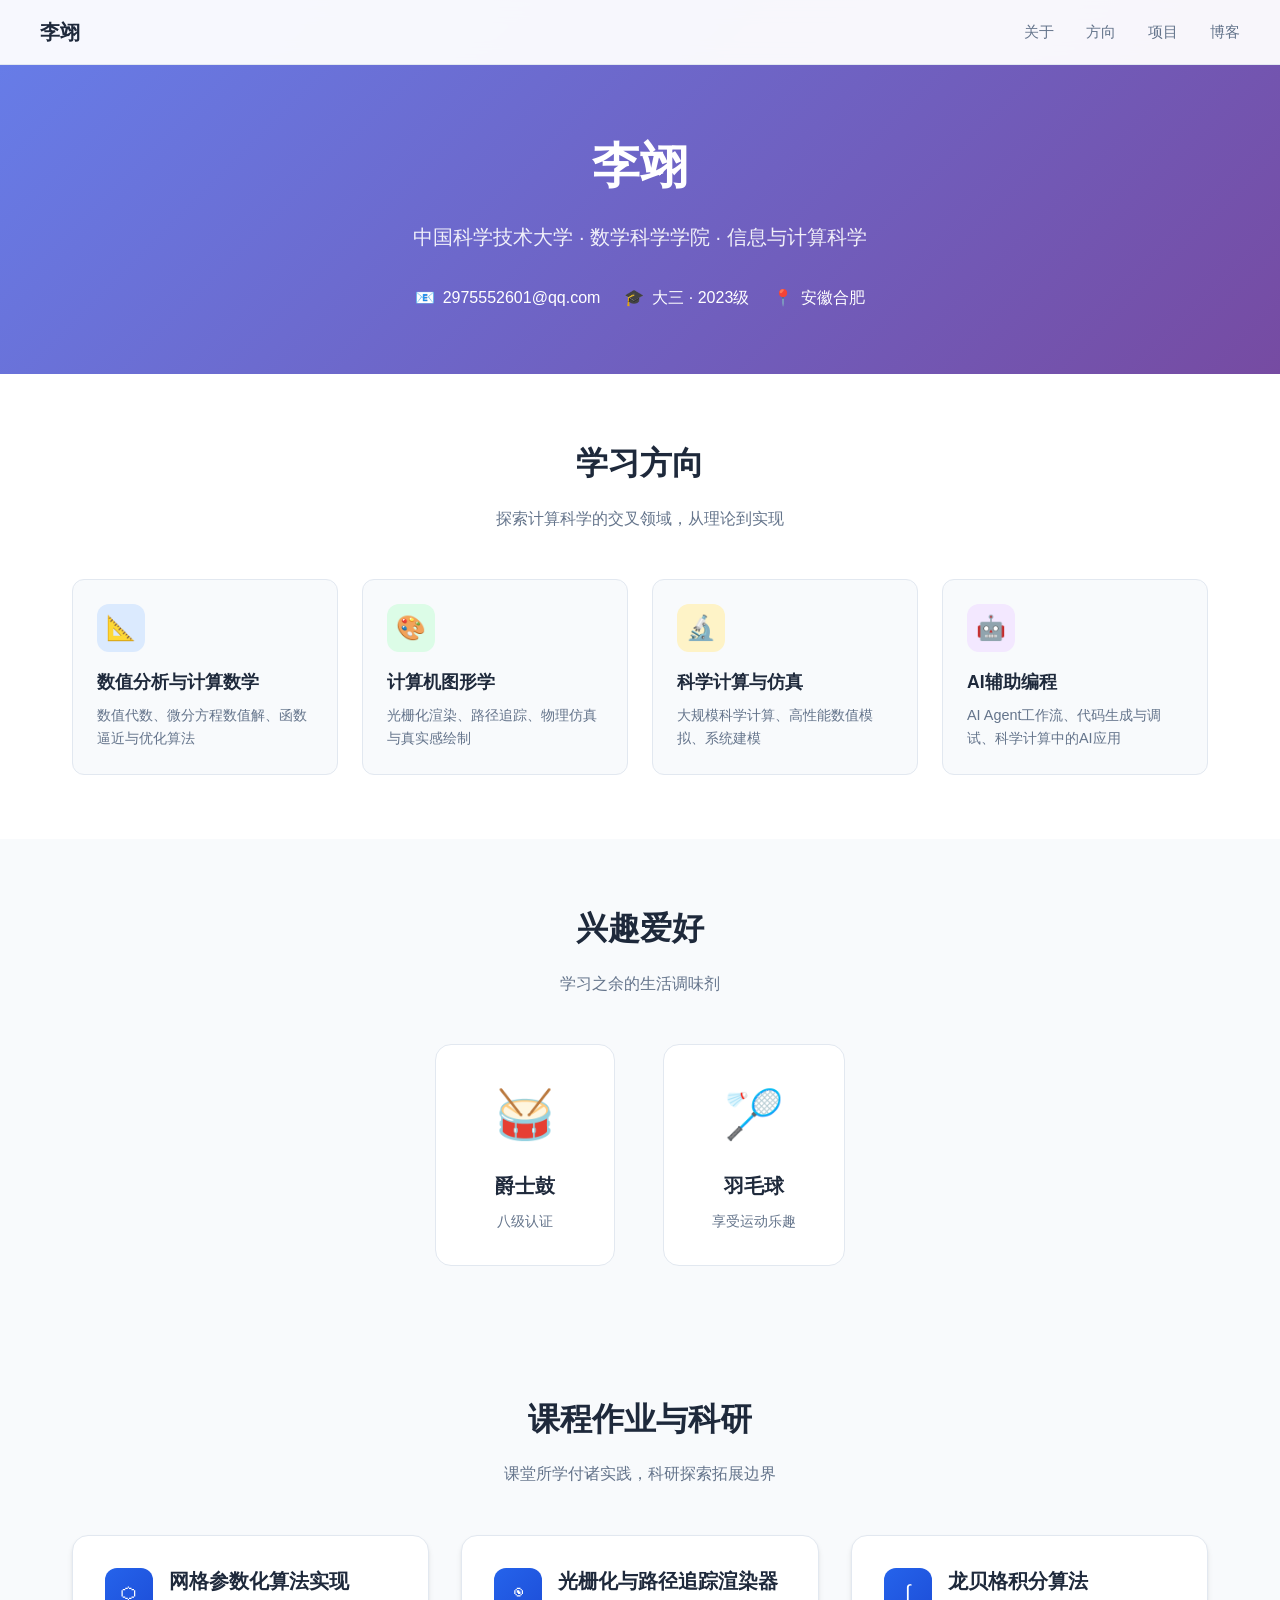
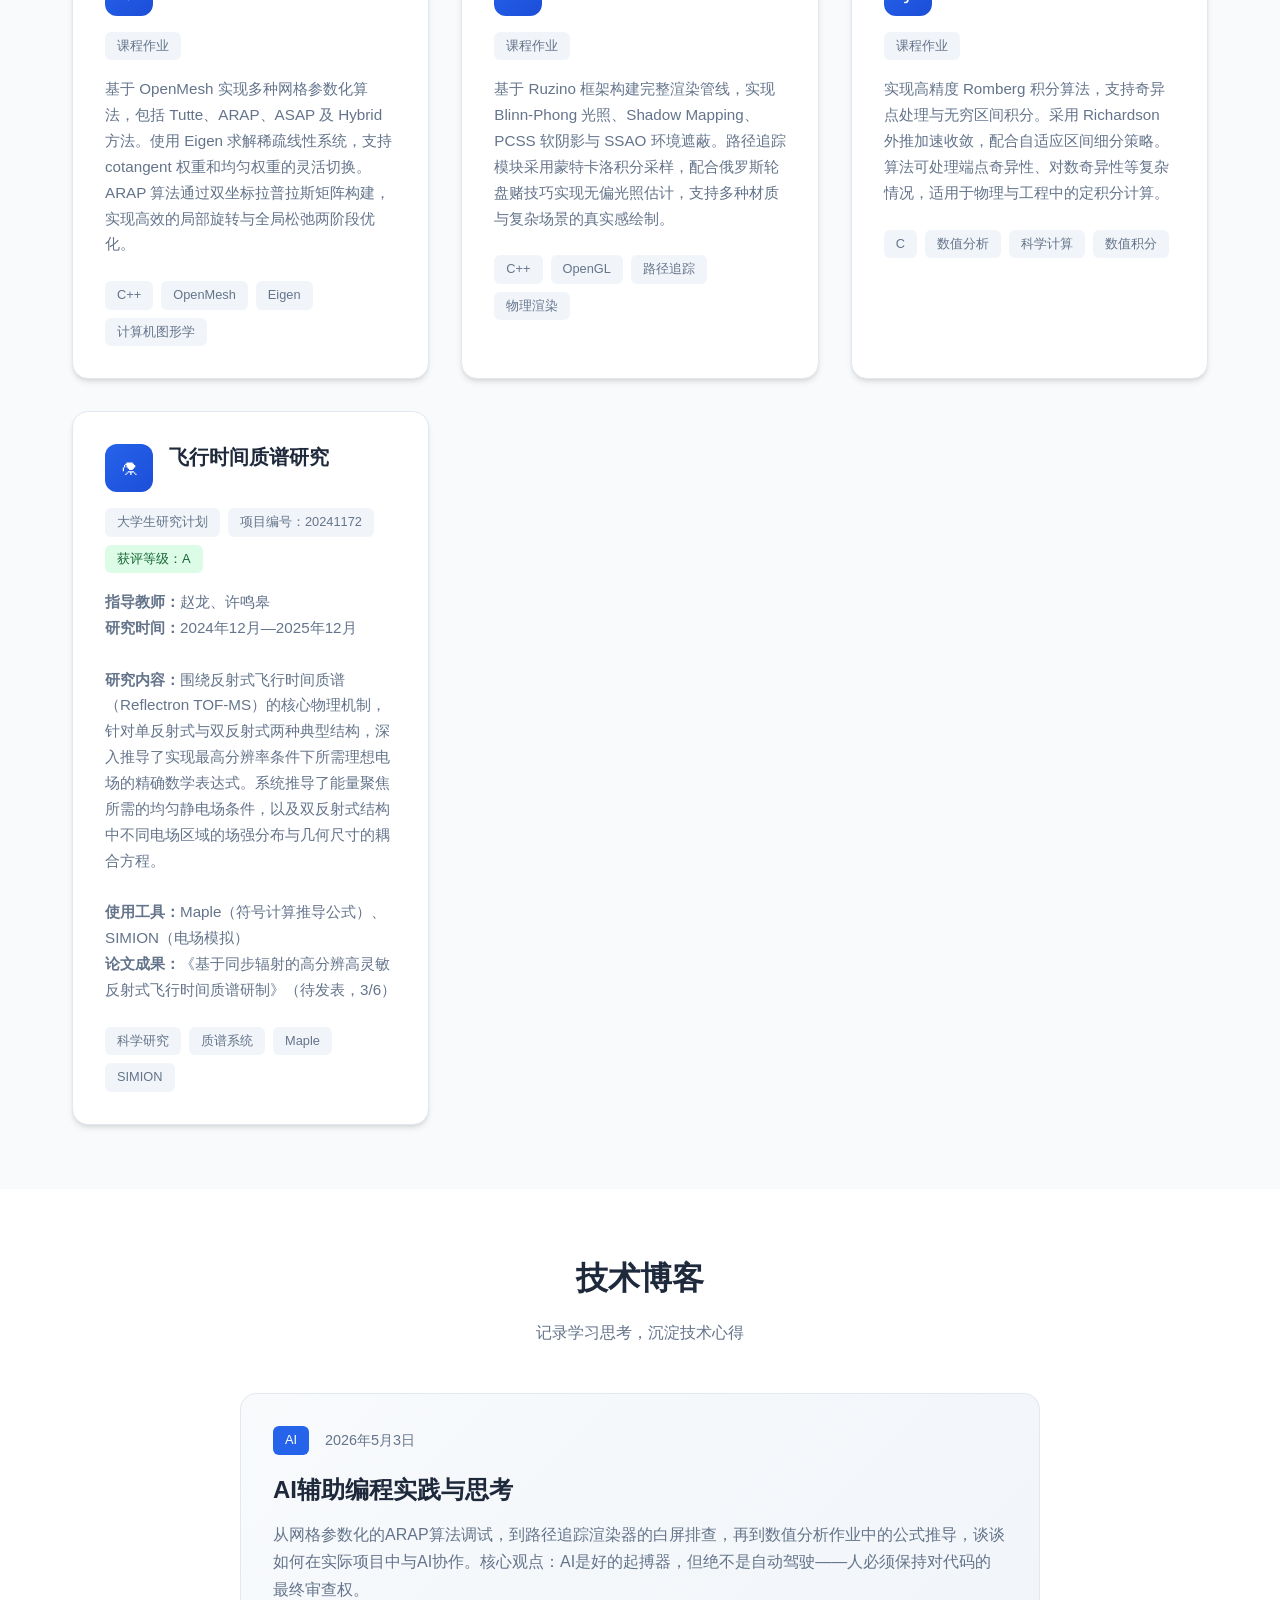
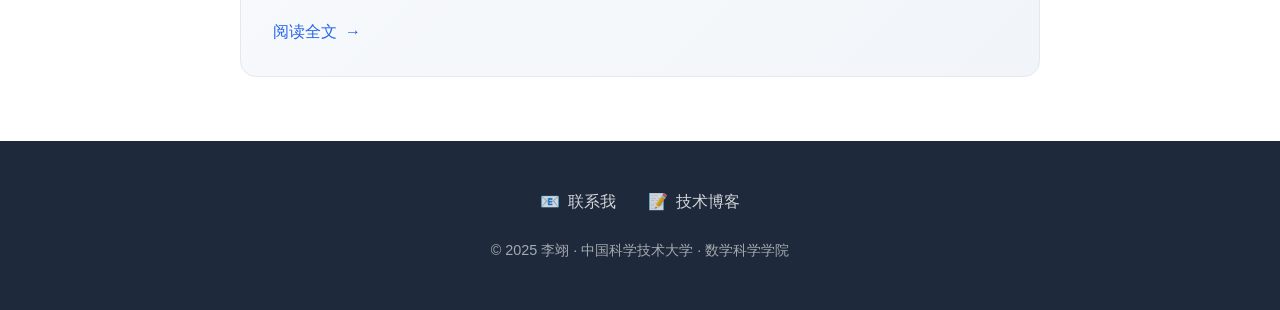
==== index.html @ eb53ad2a "init: personal homepage" ====
<!DOCTYPE html>
<html lang="zh-CN">
<head>
    <meta charset="UTF-8">
    <meta name="viewport" content="width=device-width, initial-scale=1.0">
    <title>李翊 - 个人主页 | 中国科学技术大学</title>
    <meta name="description" content="李翊的个人主页，中国科学技术大学数学科学学院学生，专注数值分析、计算机图形学与科学计算">
    <link rel="stylesheet" href="css/style.css">
</head>
<body>
    <!-- 导航栏 -->
    <nav class="navbar">
        <div class="navbar-content">
            <a href="#" class="nav-logo">李翊</a>
            <ul class="nav-links">
                <li><a href="#about">关于</a></li>
                <li><a href="#interests">方向</a></li>
                <li><a href="#projects">项目</a></li>
                <li><a href="#blog">博客</a></li>
            </ul>
        </div>
    </nav>

    <!-- Hero 区域 -->
    <section class="hero" id="about">
        <div class="hero-content">
            <h1>李翊</h1>
            <p class="hero-subtitle">中国科学技术大学 · 数学科学学院 · 信息与计算科学</p>
            <div class="hero-info">
                <div class="hero-info-item">
                    <span>📧</span>
                    <a href="mailto:2975552601@qq.com" style="color: white;">2975552601@qq.com</a>
                </div>
                <div class="hero-info-item">
                    <span>🎓</span>
                    <span>大三 · 2023级</span>
                </div>
                <div class="hero-info-item">
                    <span>📍</span>
                    <span>安徽合肥</span>
                </div>
            </div>
        </div>
    </section>

    <!-- 学习方向 -->
    <section class="interests" id="interests">
        <div class="container">
            <h2 class="section-title">学习方向</h2>
            <p class="section-subtitle">探索计算科学的交叉领域，从理论到实现</p>
            <div class="interests-grid">
                <div class="interest-card">
                    <div class="interest-icon">📐</div>
                    <h3>数值分析与计算数学</h3>
                    <p>数值代数、微分方程数值解、函数逼近与优化算法</p>
                </div>
                <div class="interest-card">
                    <div class="interest-icon">🎨</div>
                    <h3>计算机图形学</h3>
                    <p>光栅化渲染、路径追踪、物理仿真与真实感绘制</p>
                </div>
                <div class="interest-card">
                    <div class="interest-icon">🔬</div>
                    <h3>科学计算与仿真</h3>
                    <p>大规模科学计算、高性能数值模拟、系统建模</p>
                </div>
                <div class="interest-card">
                    <div class="interest-icon">🤖</div>
                    <h3>AI辅助编程</h3>
                    <p>AI Agent工作流、代码生成与调试、科学计算中的AI应用</p>
                </div>
            </div>
        </div>
    </section>

    <!-- 兴趣爱好 -->
    <section class="hobbies" id="hobbies">
        <div class="container">
            <h2 class="section-title">兴趣爱好</h2>
            <p class="section-subtitle">学习之余的生活调味剂</p>
            <div class="hobbies-grid">
                <div class="hobby-card">
                    <div class="hobby-icon">🥁</div>
                    <h3>爵士鼓</h3>
                    <p>八级认证</p>
                </div>
                <div class="hobby-card">
                    <div class="hobby-icon">🏸</div>
                    <h3>羽毛球</h3>
                    <p>享受运动乐趣</p>
                </div>
            </div>
        </div>
    </section>

    <!-- 项目展示 -->
    <section class="projects" id="projects">
        <div class="container">
            <h2 class="section-title">课程作业与科研</h2>
            <p class="section-subtitle">课堂所学付诸实践，科研探索拓展边界</p>
            <div class="projects-grid">
                <div class="project-card">
                    <div class="project-header">
                        <div class="project-icon">⬡</div>
                        <h3 class="project-title">网格参数化算法实现</h3>
                    </div>
                    <p class="project-meta">
                        <span class="meta-badge">课程作业</span>
                    </p>
                    <p class="project-description">
                        基于 OpenMesh 实现多种网格参数化算法，包括 Tutte、ARAP、ASAP 及 Hybrid 方法。使用 Eigen 求解稀疏线性系统，支持 cotangent 权重和均匀权重的灵活切换。ARAP 算法通过双坐标拉普拉斯矩阵构建，实现高效的局部旋转与全局松弛两阶段优化。
                    </p>
                    <div class="project-tags">
                        <span class="tag">C++</span>
                        <span class="tag">OpenMesh</span>
                        <span class="tag">Eigen</span>
                        <span class="tag">计算机图形学</span>
                    </div>
                </div>

                <div class="project-card">
                    <div class="project-header">
                        <div class="project-icon">◉</div>
                        <h3 class="project-title">光栅化与路径追踪渲染器</h3>
                    </div>
                    <p class="project-meta">
                        <span class="meta-badge">课程作业</span>
                    </p>
                    <p class="project-description">
                        基于 Ruzino 框架构建完整渲染管线，实现 Blinn-Phong 光照、Shadow Mapping、PCSS 软阴影与 SSAO 环境遮蔽。路径追踪模块采用蒙特卡洛积分采样，配合俄罗斯轮盘赌技巧实现无偏光照估计，支持多种材质与复杂场景的真实感绘制。
                    </p>
                    <div class="project-tags">
                        <span class="tag">C++</span>
                        <span class="tag">OpenGL</span>
                        <span class="tag">路径追踪</span>
                        <span class="tag">物理渲染</span>
                    </div>
                </div>

                <div class="project-card">
                    <div class="project-header">
                        <div class="project-icon">∫</div>
                        <h3 class="project-title">龙贝格积分算法</h3>
                    </div>
                    <p class="project-meta">
                        <span class="meta-badge">课程作业</span>
                    </p>
                    <p class="project-description">
                        实现高精度 Romberg 积分算法，支持奇异点处理与无穷区间积分。采用 Richardson 外推加速收敛，配合自适应区间细分策略。算法可处理端点奇异性、对数奇异性等复杂情况，适用于物理与工程中的定积分计算。
                    </p>
                    <div class="project-tags">
                        <span class="tag">C</span>
                        <span class="tag">数值分析</span>
                        <span class="tag">科学计算</span>
                        <span class="tag">数值积分</span>
                    </div>
                </div>

                <div class="project-card">
                    <div class="project-header">
                        <div class="project-icon">⚗</div>
                        <h3 class="project-title">飞行时间质谱研究</h3>
                    </div>
                    <p class="project-meta">
                        <span class="meta-badge">大学生研究计划</span>
                        <span class="meta-badge">项目编号：20241172</span>
                        <span class="meta-badge success">获评等级：A</span>
                    </p>
                    <p class="project-description">
                        <strong>指导教师：</strong>赵龙、许鸣皋<br>
                        <strong>研究时间：</strong>2024年12月—2025年12月<br><br>
                        <strong>研究内容：</strong>围绕反射式飞行时间质谱（Reflectron TOF-MS）的核心物理机制，针对单反射式与双反射式两种典型结构，深入推导了实现最高分辨率条件下所需理想电场的精确数学表达式。系统推导了能量聚焦所需的均匀静电场条件，以及双反射式结构中不同电场区域的场强分布与几何尺寸的耦合方程。<br><br>
                        <strong>使用工具：</strong>Maple（符号计算推导公式）、SIMION（电场模拟）<br>
                        <strong>论文成果：</strong>《基于同步辐射的高分辨高灵敏反射式飞行时间质谱研制》（待发表，3/6）
                    </p>
                    <div class="project-tags">
                        <span class="tag">科学研究</span>
                        <span class="tag">质谱系统</span>
                        <span class="tag">Maple</span>
                        <span class="tag">SIMION</span>
                    </div>
                </div>
            </div>
        </div>
    </section>

    <!-- 博客入口 -->
    <section class="blog-section" id="blog">
        <div class="container">
            <h2 class="section-title">技术博客</h2>
            <p class="section-subtitle">记录学习思考，沉淀技术心得</p>
            <div class="blog-preview">
                <a href="blog/ai-assisted-programming.html" class="blog-card">
                    <div class="blog-card-header">
                        <span class="blog-badge">AI</span>
                        <span class="blog-date">2026年5月3日</span>
                    </div>
                    <h3>AI辅助编程实践与思考</h3>
                    <p>
                        从网格参数化的ARAP算法调试，到路径追踪渲染器的白屏排查，再到数值分析作业中的公式推导，谈谈如何在实际项目中与AI协作。核心观点：AI是好的起搏器，但绝不是自动驾驶——人必须保持对代码的最终审查权。
                    </p>
                    <div class="blog-card-footer">
                        <span>阅读全文</span>
                        <span>→</span>
                    </div>
                </a>
            </div>
        </div>
    </section>

    <!-- 页脚 -->
    <footer class="footer">
        <div class="footer-content">
            <div class="footer-links">
                <a href="mailto:2975552601@qq.com">
                    <span>📧</span>
                    <span>联系我</span>
                </a>
                <a href="blog/ai-assisted-programming.html">
                    <span>📝</span>
                    <span>技术博客</span>
                </a>
            </div>
            <p class="footer-copyright">
                © 2025 李翊 · 中国科学技术大学 · 数学科学学院
            </p>
        </div>
    </footer>

    <script src="js/main.js"></script>
</body>
</html>
---- css/style.css ----
/* ==================== 全局样式 ==================== */
:root {
    --primary-color: #2563eb;
    --primary-dark: #1d4ed8;
    --secondary-color: #64748b;
    --accent-color: #10b981;
    --bg-color: #f8fafc;
    --card-bg: #ffffff;
    --text-primary: #1e293b;
    --text-secondary: #64748b;
    --border-color: #e2e8f0;
    --code-bg: #f1f5f9;
    --shadow: 0 4px 6px -1px rgba(0, 0, 0, 0.1), 0 2px 4px -2px rgba(0, 0, 0, 0.1);
    --shadow-lg: 0 10px 15px -3px rgba(0, 0, 0, 0.1), 0 4px 6px -4px rgba(0, 0, 0, 0.1);
}

* {
    margin: 0;
    padding: 0;
    box-sizing: border-box;
}

html {
    scroll-behavior: smooth;
}

body {
    font-family: -apple-system, BlinkMacSystemFont, 'Segoe UI', Roboto, 'Helvetica Neue', Arial, sans-serif;
    line-height: 1.6;
    color: var(--text-primary);
    background-color: var(--bg-color);
}

a {
    color: var(--primary-color);
    text-decoration: none;
    transition: color 0.2s ease;
}

a:hover {
    color: var(--primary-dark);
}

/* ==================== 导航栏 ==================== */
.navbar {
    position: fixed;
    top: 0;
    left: 0;
    right: 0;
    background: rgba(255, 255, 255, 0.95);
    backdrop-filter: blur(10px);
    border-bottom: 1px solid var(--border-color);
    z-index: 1000;
    padding: 1rem 2rem;
}

.navbar-content {
    max-width: 1200px;
    margin: 0 auto;
    display: flex;
    justify-content: space-between;
    align-items: center;
}

.nav-logo {
    font-size: 1.25rem;
    font-weight: 700;
    color: var(--text-primary);
}

.nav-links {
    display: flex;
    gap: 2rem;
    list-style: none;
}

.nav-links a {
    color: var(--text-secondary);
    font-weight: 500;
    font-size: 0.95rem;
}

.nav-links a:hover {
    color: var(--primary-color);
}

/* ==================== Hero 区域 ==================== */
.hero {
    padding: 8rem 2rem 4rem;
    background: linear-gradient(135deg, #667eea 0%, #764ba2 100%);
    color: white;
    text-align: center;
}

.hero-content {
    max-width: 800px;
    margin: 0 auto;
}

.hero h1 {
    font-size: 3rem;
    font-weight: 700;
    margin-bottom: 1rem;
}

.hero-subtitle {
    font-size: 1.25rem;
    opacity: 0.9;
    margin-bottom: 2rem;
}

.hero-info {
    display: flex;
    flex-wrap: wrap;
    justify-content: center;
    gap: 1.5rem;
    font-size: 1rem;
}

.hero-info-item {
    display: flex;
    align-items: center;
    gap: 0.5rem;
}

.hero-info-item svg {
    width: 20px;
    height: 20px;
    opacity: 0.9;
}

/* ==================== 通用容器 ==================== */
.container {
    max-width: 1200px;
    margin: 0 auto;
    padding: 4rem 2rem;
}

.section-title {
    font-size: 2rem;
    font-weight: 700;
    text-align: center;
    margin-bottom: 1rem;
    color: var(--text-primary);
}

.section-subtitle {
    text-align: center;
    color: var(--text-secondary);
    margin-bottom: 3rem;
    max-width: 600px;
    margin-left: auto;
    margin-right: auto;
}

/* ==================== 学习方向 ==================== */
.interests {
    background: white;
}

.interests-grid {
    display: grid;
    grid-template-columns: repeat(auto-fit, minmax(250px, 1fr));
    gap: 1.5rem;
}

.interest-card {
    padding: 1.5rem;
    border-radius: 12px;
    background: var(--bg-color);
    border: 1px solid var(--border-color);
    transition: transform 0.2s ease, box-shadow 0.2s ease;
}

.interest-card:hover {
    transform: translateY(-4px);
    box-shadow: var(--shadow-lg);
}

.interest-icon {
    width: 48px;
    height: 48px;
    border-radius: 12px;
    display: flex;
    align-items: center;
    justify-content: center;
    margin-bottom: 1rem;
    font-size: 1.5rem;
}

.interest-card:nth-child(1) .interest-icon { background: #dbeafe; }
.interest-card:nth-child(2) .interest-icon { background: #dcfce7; }
.interest-card:nth-child(3) .interest-icon { background: #fef3c7; }
.interest-card:nth-child(4) .interest-icon { background: #f3e8ff; }

.interest-card h3 {
    font-size: 1.1rem;
    margin-bottom: 0.5rem;
    color: var(--text-primary);
}

.interest-card p {
    font-size: 0.9rem;
    color: var(--text-secondary);
}

/* ==================== 项目展示 ==================== */
.projects {
    background: var(--bg-color);
}

.projects-grid {
    display: grid;
    grid-template-columns: repeat(auto-fit, minmax(350px, 1fr));
    gap: 2rem;
}

.project-card {
    background: var(--card-bg);
    border-radius: 16px;
    padding: 2rem;
    box-shadow: var(--shadow);
    transition: transform 0.2s ease, box-shadow 0.2s ease;
    border: 1px solid var(--border-color);
}

.project-card:hover {
    transform: translateY(-6px);
    box-shadow: var(--shadow-lg);
}

.project-header {
    display: flex;
    align-items: flex-start;
    gap: 1rem;
    margin-bottom: 1rem;
}

.project-icon {
    width: 48px;
    height: 48px;
    border-radius: 12px;
    background: linear-gradient(135deg, var(--primary-color), var(--primary-dark));
    display: flex;
    align-items: center;
    justify-content: center;
    color: white;
    font-size: 1.25rem;
    flex-shrink: 0;
}

.project-title {
    font-size: 1.25rem;
    font-weight: 600;
    color: var(--text-primary);
    line-height: 1.3;
}

.project-description {
    color: var(--text-secondary);
    font-size: 0.95rem;
    margin-bottom: 1.5rem;
    line-height: 1.7;
}

.project-tags {
    display: flex;
    flex-wrap: wrap;
    gap: 0.5rem;
}

.tag {
    padding: 0.25rem 0.75rem;
    background: var(--code-bg);
    border-radius: 6px;
    font-size: 0.8rem;
    color: var(--text-secondary);
}

/* ==================== 博客入口 ==================== */
.blog-section {
    background: white;
}

.blog-preview {
    max-width: 800px;
    margin: 0 auto;
}

.blog-card {
    display: block;
    padding: 2rem;
    border-radius: 16px;
    background: linear-gradient(135deg, #f8fafc 0%, #f1f5f9 100%);
    border: 1px solid var(--border-color);
    transition: transform 0.2s ease, box-shadow 0.2s ease;
    text-decoration: none;
}

.blog-card:hover {
    transform: translateY(-4px);
    box-shadow: var(--shadow-lg);
}

.blog-card-header {
    display: flex;
    align-items: center;
    gap: 1rem;
    margin-bottom: 1rem;
}

.blog-badge {
    padding: 0.25rem 0.75rem;
    background: var(--primary-color);
    color: white;
    border-radius: 6px;
    font-size: 0.8rem;
    font-weight: 500;
}

.blog-date {
    color: var(--text-secondary);
    font-size: 0.9rem;
}

.blog-card h3 {
    font-size: 1.5rem;
    color: var(--text-primary);
    margin-bottom: 0.75rem;
}

.blog-card p {
    color: var(--text-secondary);
    line-height: 1.7;
    margin-bottom: 1rem;
}

.blog-card-footer {
    display: flex;
    align-items: center;
    gap: 0.5rem;
    color: var(--primary-color);
    font-weight: 500;
}

/* ==================== 兴趣爱好 ==================== */
.hobbies {
    background: var(--bg-color);
}

.hobbies-grid {
    display: flex;
    justify-content: center;
    gap: 3rem;
    flex-wrap: wrap;
}

.hobby-card {
    display: flex;
    flex-direction: column;
    align-items: center;
    padding: 2rem 3rem;
    border-radius: 16px;
    background: white;
    border: 1px solid var(--border-color);
    transition: transform 0.2s ease, box-shadow 0.2s ease;
    min-width: 180px;
}

.hobby-card:hover {
    transform: translateY(-4px);
    box-shadow: var(--shadow-lg);
}

.hobby-icon {
    font-size: 3rem;
    margin-bottom: 1rem;
}

.hobby-card h3 {
    font-size: 1.25rem;
    color: var(--text-primary);
    margin-bottom: 0.5rem;
}

.hobby-card p {
    color: var(--text-secondary);
    font-size: 0.9rem;
}

/* ==================== 项目元信息 ==================== */
.project-meta {
    display: flex;
    flex-wrap: wrap;
    gap: 0.5rem;
    margin-bottom: 1rem;
}

.meta-badge {
    padding: 0.25rem 0.75rem;
    background: var(--code-bg);
    color: var(--text-secondary);
    border-radius: 6px;
    font-size: 0.8rem;
    font-weight: 500;
}

.meta-badge.success {
    background: #dcfce7;
    color: #166534;
}

/* ==================== 页脚 ==================== */
.footer {
    background: var(--text-primary);
    color: white;
    padding: 3rem 2rem;
    text-align: center;
}

.footer-content {
    max-width: 600px;
    margin: 0 auto;
}

.footer-links {
    display: flex;
    justify-content: center;
    gap: 2rem;
    margin-bottom: 1.5rem;
}

.footer-links a {
    color: rgba(255, 255, 255, 0.8);
    display: flex;
    align-items: center;
    gap: 0.5rem;
}

.footer-links a:hover {
    color: white;
}

.footer-copyright {
    color: rgba(255, 255, 255, 0.6);
    font-size: 0.9rem;
}

/* ==================== 响应式设计 ==================== */
@media (max-width: 768px) {
    .navbar-content {
        flex-direction: column;
        gap: 1rem;
    }
    
    .nav-links {
        gap: 1.5rem;
    }
    
    .hero {
        padding: 6rem 1.5rem 3rem;
    }
    
    .hero h1 {
        font-size: 2rem;
    }
    
    .hero-subtitle {
        font-size: 1rem;
    }
    
    .hero-info {
        flex-direction: column;
        gap: 0.75rem;
    }
    
    .container {
        padding: 3rem 1.5rem;
    }
    
    .section-title {
        font-size: 1.5rem;
    }
    
    .projects-grid {
        grid-template-columns: 1fr;
    }
    
    .interests-grid {
        grid-template-columns: 1fr;
    }
}
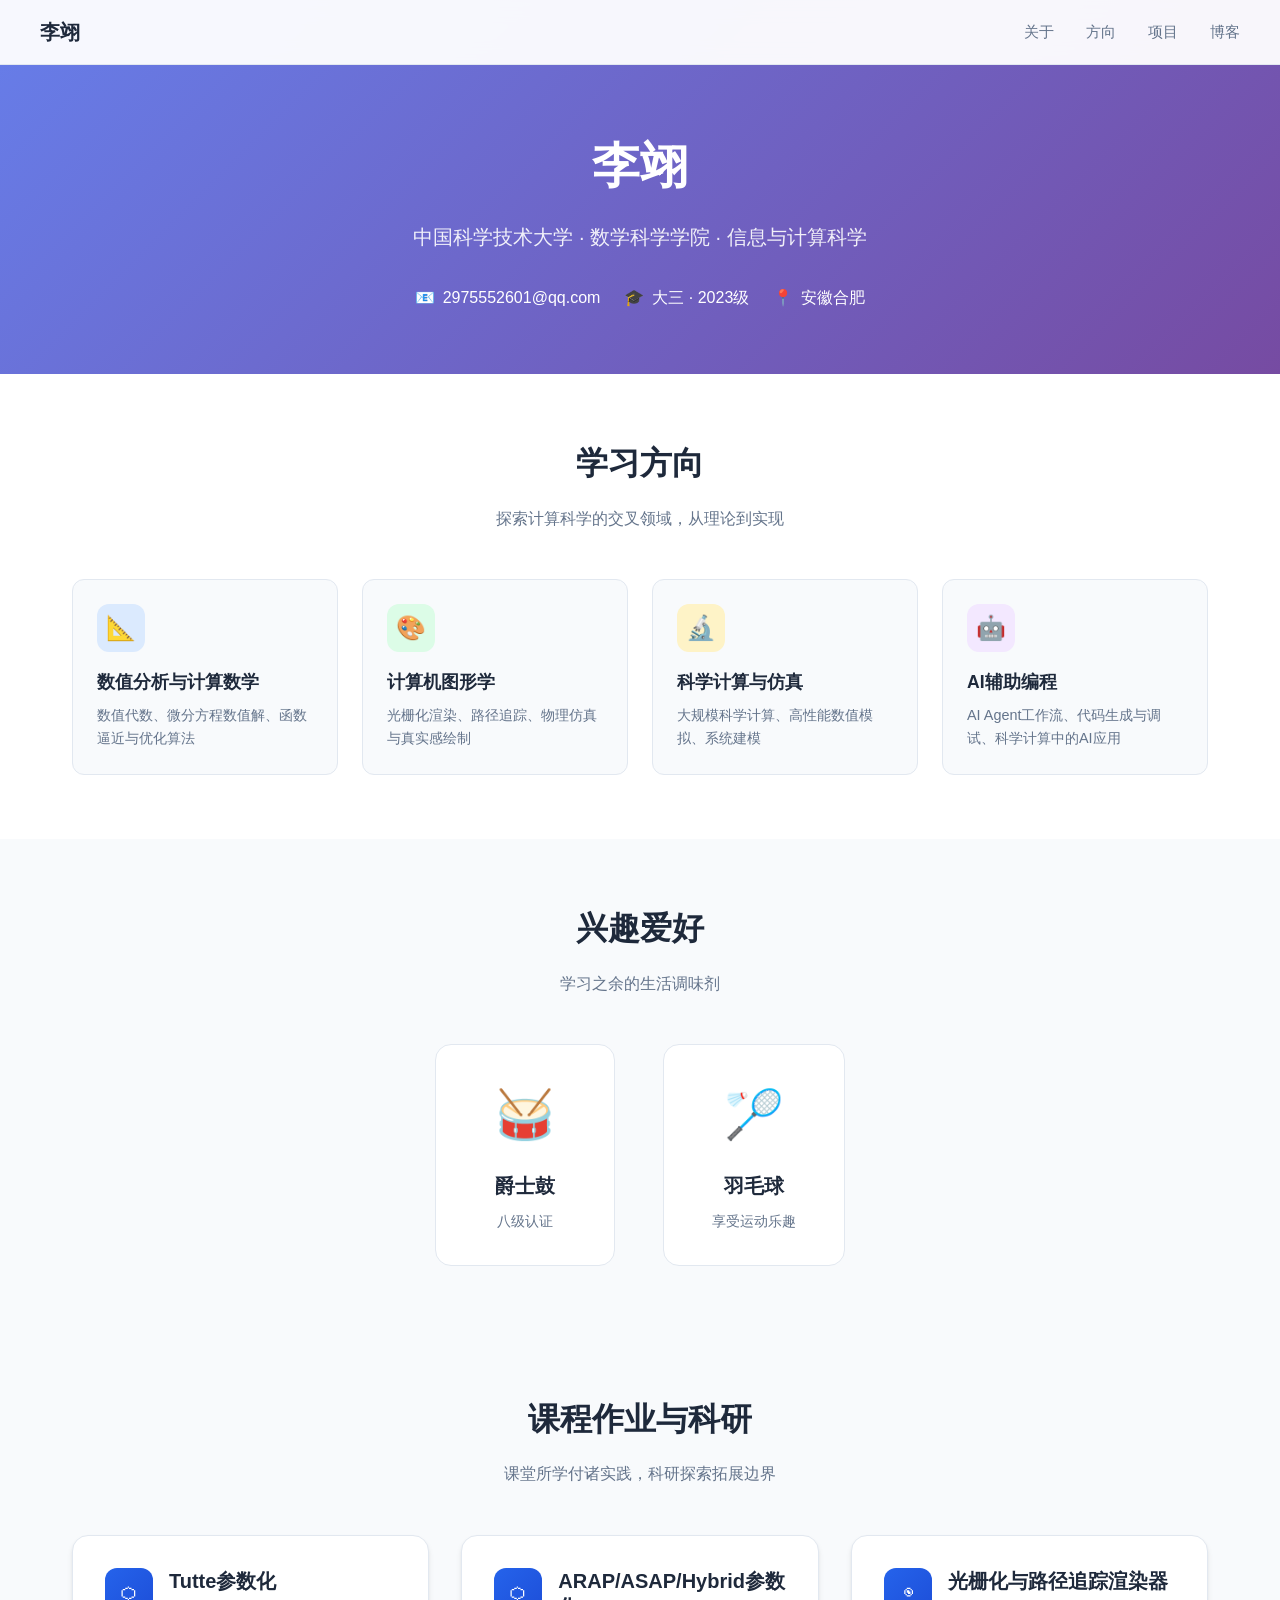
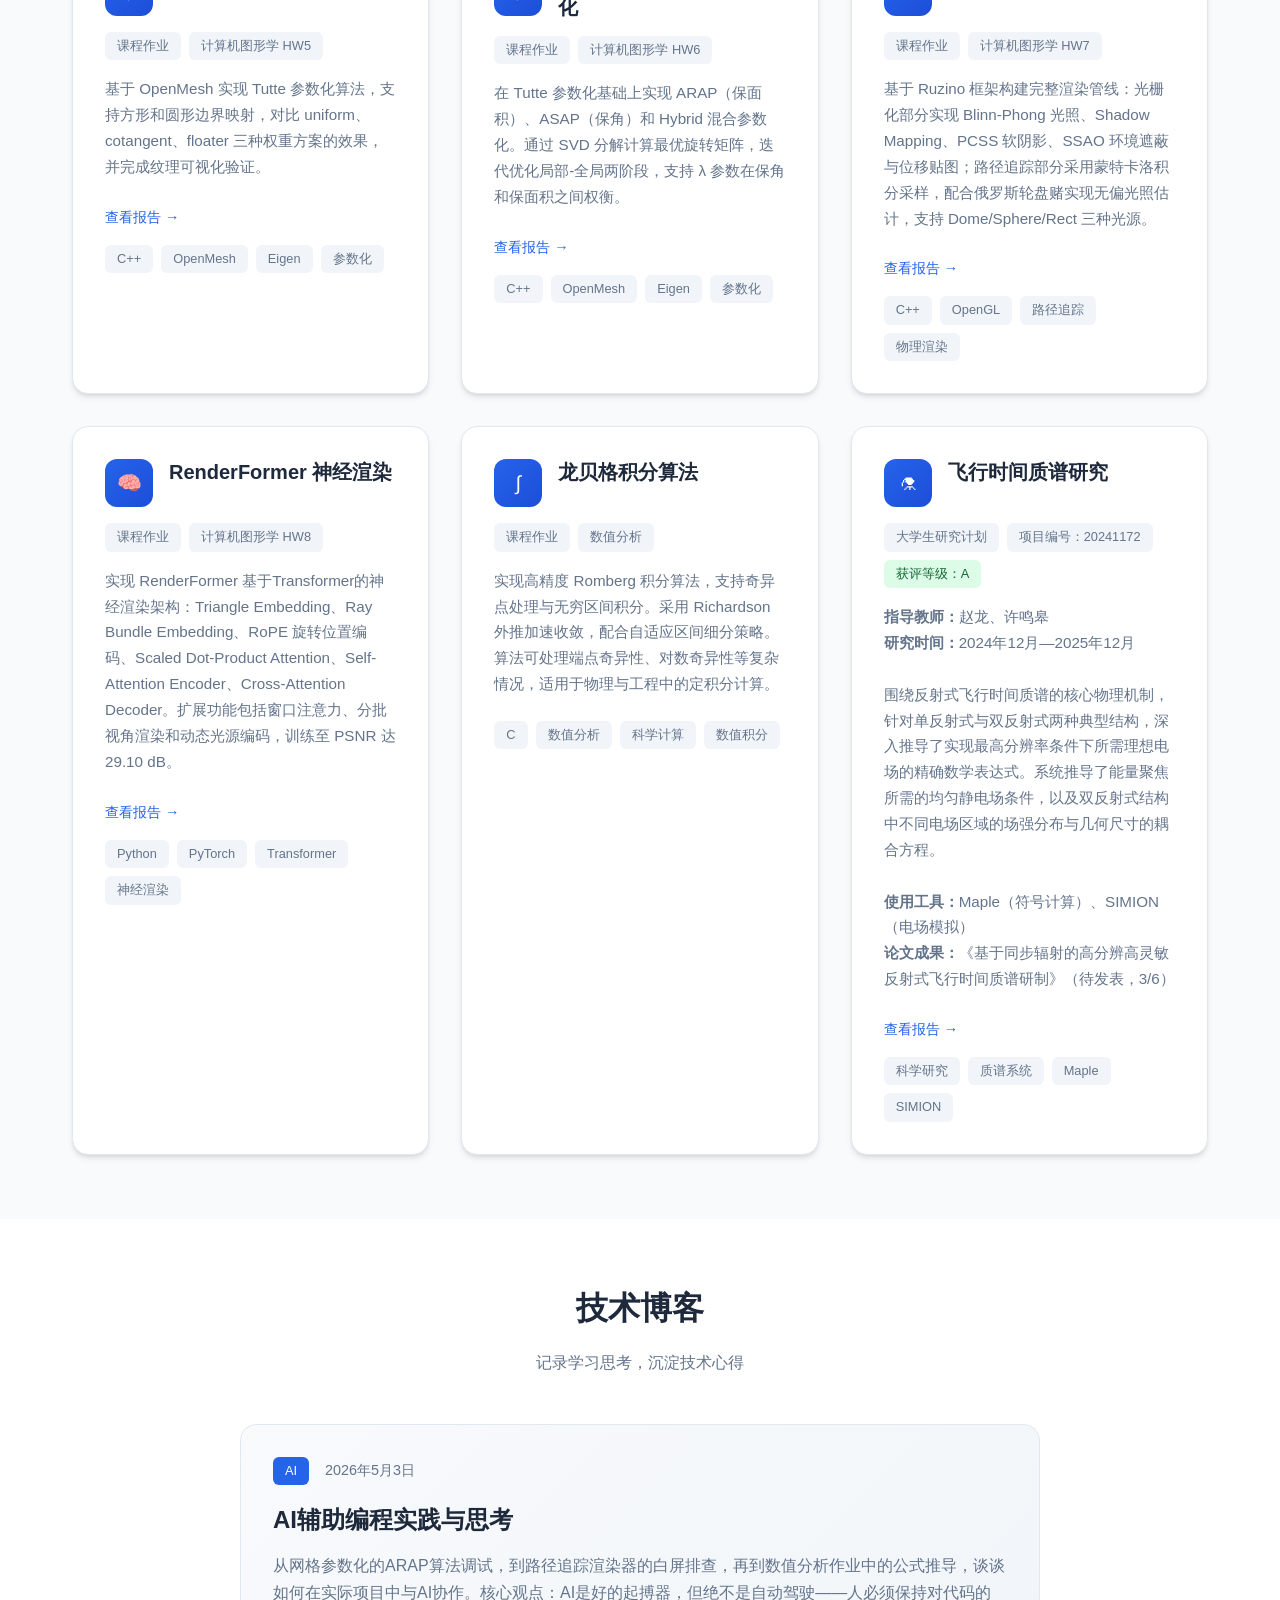
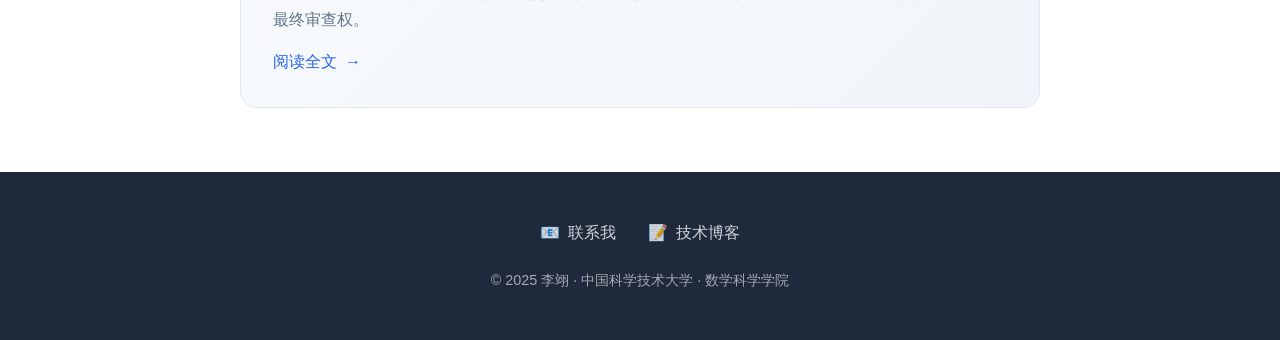
==== commit 6373b2c1: "add hw5-8 reports and links" ====
--- a/index.html
+++ b/index.html
@@ -102,19 +102,42 @@
                 <div class="project-card">
                     <div class="project-header">
                         <div class="project-icon">⬡</div>
-                        <h3 class="project-title">网格参数化算法实现</h3>
-                    </div>
-                    <p class="project-meta">
-                        <span class="meta-badge">课程作业</span>
-                    </p>
-                    <p class="project-description">
-                        基于 OpenMesh 实现多种网格参数化算法，包括 Tutte、ARAP、ASAP 及 Hybrid 方法。使用 Eigen 求解稀疏线性系统，支持 cotangent 权重和均匀权重的灵活切换。ARAP 算法通过双坐标拉普拉斯矩阵构建，实现高效的局部旋转与全局松弛两阶段优化。
-                    </p>
+                        <h3 class="project-title">Tutte参数化</h3>
+                    </div>
+                    <p class="project-meta">
+                        <span class="meta-badge">课程作业</span>
+                        <span class="meta-badge">计算机图形学 HW5</span>
+                    </p>
+                    <p class="project-description">
+                        基于 OpenMesh 实现 Tutte 参数化算法，支持方形和圆形边界映射，对比 uniform、cotangent、floater 三种权重方案的效果，并完成纹理可视化验证。
+                    </p>
+                    <a href="reports/hw5.pdf" class="project-link" target="_blank">查看报告 →</a>
                     <div class="project-tags">
                         <span class="tag">C++</span>
                         <span class="tag">OpenMesh</span>
                         <span class="tag">Eigen</span>
-                        <span class="tag">计算机图形学</span>
+                        <span class="tag">参数化</span>
+                    </div>
+                </div>
+
+                <div class="project-card">
+                    <div class="project-header">
+                        <div class="project-icon">⬡</div>
+                        <h3 class="project-title">ARAP/ASAP/Hybrid参数化</h3>
+                    </div>
+                    <p class="project-meta">
+                        <span class="meta-badge">课程作业</span>
+                        <span class="meta-badge">计算机图形学 HW6</span>
+                    </p>
+                    <p class="project-description">
+                        在 Tutte 参数化基础上实现 ARAP（保面积）、ASAP（保角）和 Hybrid 混合参数化。通过 SVD 分解计算最优旋转矩阵，迭代优化局部-全局两阶段，支持 λ 参数在保角和保面积之间权衡。
+                    </p>
+                    <a href="reports/hw6.pdf" class="project-link" target="_blank">查看报告 →</a>
+                    <div class="project-tags">
+                        <span class="tag">C++</span>
+                        <span class="tag">OpenMesh</span>
+                        <span class="tag">Eigen</span>
+                        <span class="tag">参数化</span>
                     </div>
                 </div>
 
@@ -125,10 +148,12 @@
                     </div>
                     <p class="project-meta">
                         <span class="meta-badge">课程作业</span>
-                    </p>
-                    <p class="project-description">
-                        基于 Ruzino 框架构建完整渲染管线，实现 Blinn-Phong 光照、Shadow Mapping、PCSS 软阴影与 SSAO 环境遮蔽。路径追踪模块采用蒙特卡洛积分采样，配合俄罗斯轮盘赌技巧实现无偏光照估计，支持多种材质与复杂场景的真实感绘制。
-                    </p>
+                        <span class="meta-badge">计算机图形学 HW7</span>
+                    </p>
+                    <p class="project-description">
+                        基于 Ruzino 框架构建完整渲染管线：光栅化部分实现 Blinn-Phong 光照、Shadow Mapping、PCSS 软阴影、SSAO 环境遮蔽与位移贴图；路径追踪部分采用蒙特卡洛积分采样，配合俄罗斯轮盘赌实现无偏光照估计，支持 Dome/Sphere/Rect 三种光源。
+                    </p>
+                    <a href="reports/hw7.pdf" class="project-link" target="_blank">查看报告 →</a>
                     <div class="project-tags">
                         <span class="tag">C++</span>
                         <span class="tag">OpenGL</span>
@@ -139,11 +164,33 @@
 
                 <div class="project-card">
                     <div class="project-header">
+                        <div class="project-icon">🧠</div>
+                        <h3 class="project-title">RenderFormer 神经渲染</h3>
+                    </div>
+                    <p class="project-meta">
+                        <span class="meta-badge">课程作业</span>
+                        <span class="meta-badge">计算机图形学 HW8</span>
+                    </p>
+                    <p class="project-description">
+                        实现 RenderFormer 基于Transformer的神经渲染架构：Triangle Embedding、Ray Bundle Embedding、RoPE 旋转位置编码、Scaled Dot-Product Attention、Self-Attention Encoder、Cross-Attention Decoder。扩展功能包括窗口注意力、分批视角渲染和动态光源编码，训练至 PSNR 达 29.10 dB。
+                    </p>
+                    <a href="reports/hw8.pdf" class="project-link" target="_blank">查看报告 →</a>
+                    <div class="project-tags">
+                        <span class="tag">Python</span>
+                        <span class="tag">PyTorch</span>
+                        <span class="tag">Transformer</span>
+                        <span class="tag">神经渲染</span>
+                    </div>
+                </div>
+
+                <div class="project-card">
+                    <div class="project-header">
                         <div class="project-icon">∫</div>
                         <h3 class="project-title">龙贝格积分算法</h3>
                     </div>
                     <p class="project-meta">
                         <span class="meta-badge">课程作业</span>
+                        <span class="meta-badge">数值分析</span>
                     </p>
                     <p class="project-description">
                         实现高精度 Romberg 积分算法，支持奇异点处理与无穷区间积分。采用 Richardson 外推加速收敛，配合自适应区间细分策略。算法可处理端点奇异性、对数奇异性等复杂情况，适用于物理与工程中的定积分计算。
@@ -169,10 +216,11 @@
                     <p class="project-description">
                         <strong>指导教师：</strong>赵龙、许鸣皋<br>
                         <strong>研究时间：</strong>2024年12月—2025年12月<br><br>
-                        <strong>研究内容：</strong>围绕反射式飞行时间质谱（Reflectron TOF-MS）的核心物理机制，针对单反射式与双反射式两种典型结构，深入推导了实现最高分辨率条件下所需理想电场的精确数学表达式。系统推导了能量聚焦所需的均匀静电场条件，以及双反射式结构中不同电场区域的场强分布与几何尺寸的耦合方程。<br><br>
-                        <strong>使用工具：</strong>Maple（符号计算推导公式）、SIMION（电场模拟）<br>
+                        围绕反射式飞行时间质谱的核心物理机制，针对单反射式与双反射式两种典型结构，深入推导了实现最高分辨率条件下所需理想电场的精确数学表达式。系统推导了能量聚焦所需的均匀静电场条件，以及双反射式结构中不同电场区域的场强分布与几何尺寸的耦合方程。<br><br>
+                        <strong>使用工具：</strong>Maple（符号计算）、SIMION（电场模拟）<br>
                         <strong>论文成果：</strong>《基于同步辐射的高分辨高灵敏反射式飞行时间质谱研制》（待发表，3/6）
                     </p>
+                    <a href="reports/大研报告.docx" class="project-link" target="_blank">查看报告 →</a>
                     <div class="project-tags">
                         <span class="tag">科学研究</span>
                         <span class="tag">质谱系统</span>
--- a/css/style.css
+++ b/css/style.css
@@ -263,6 +263,21 @@
     line-height: 1.7;
 }
 
+.project-link {
+    display: inline-block;
+    margin-bottom: 1rem;
+    color: var(--primary-color);
+    font-weight: 500;
+    font-size: 0.9rem;
+    text-decoration: none;
+    transition: color 0.2s;
+}
+
+.project-link:hover {
+    color: var(--primary-dark);
+    text-decoration: underline;
+}
+
 .project-tags {
     display: flex;
     flex-wrap: wrap;
